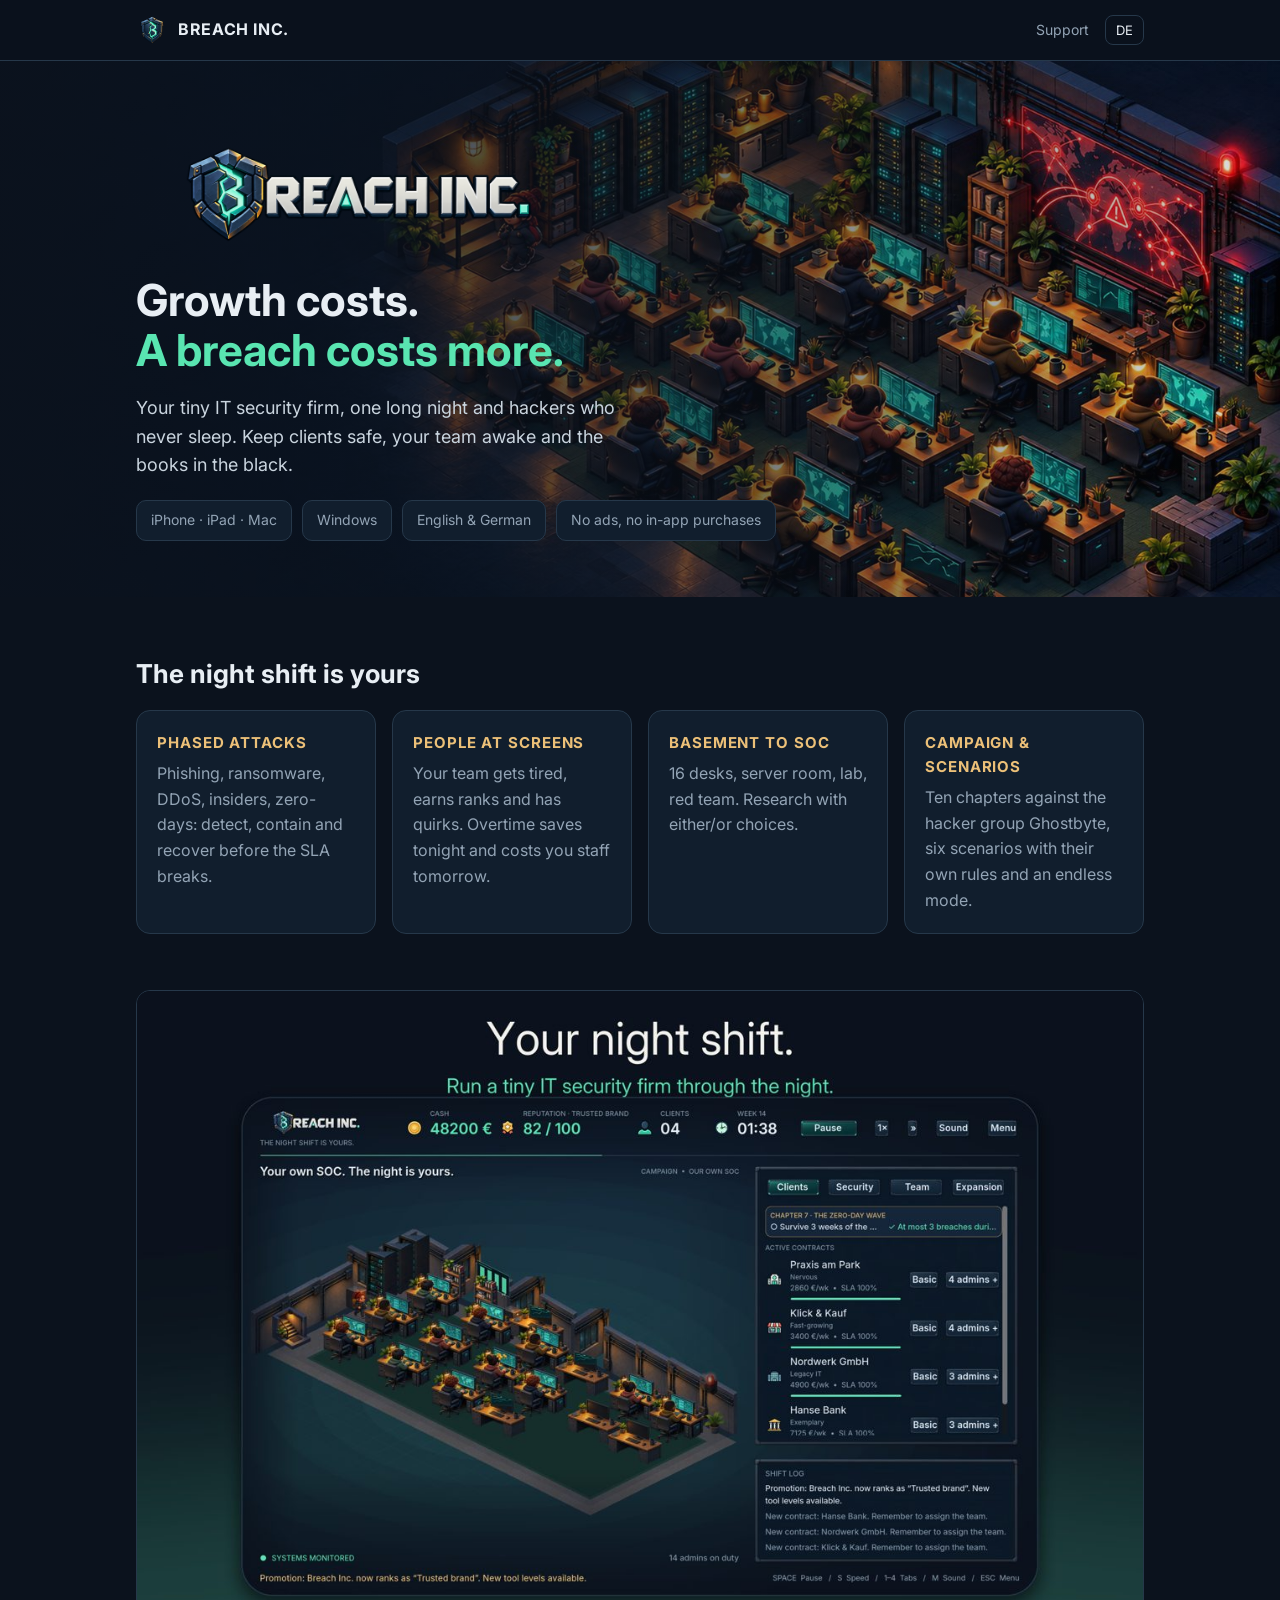
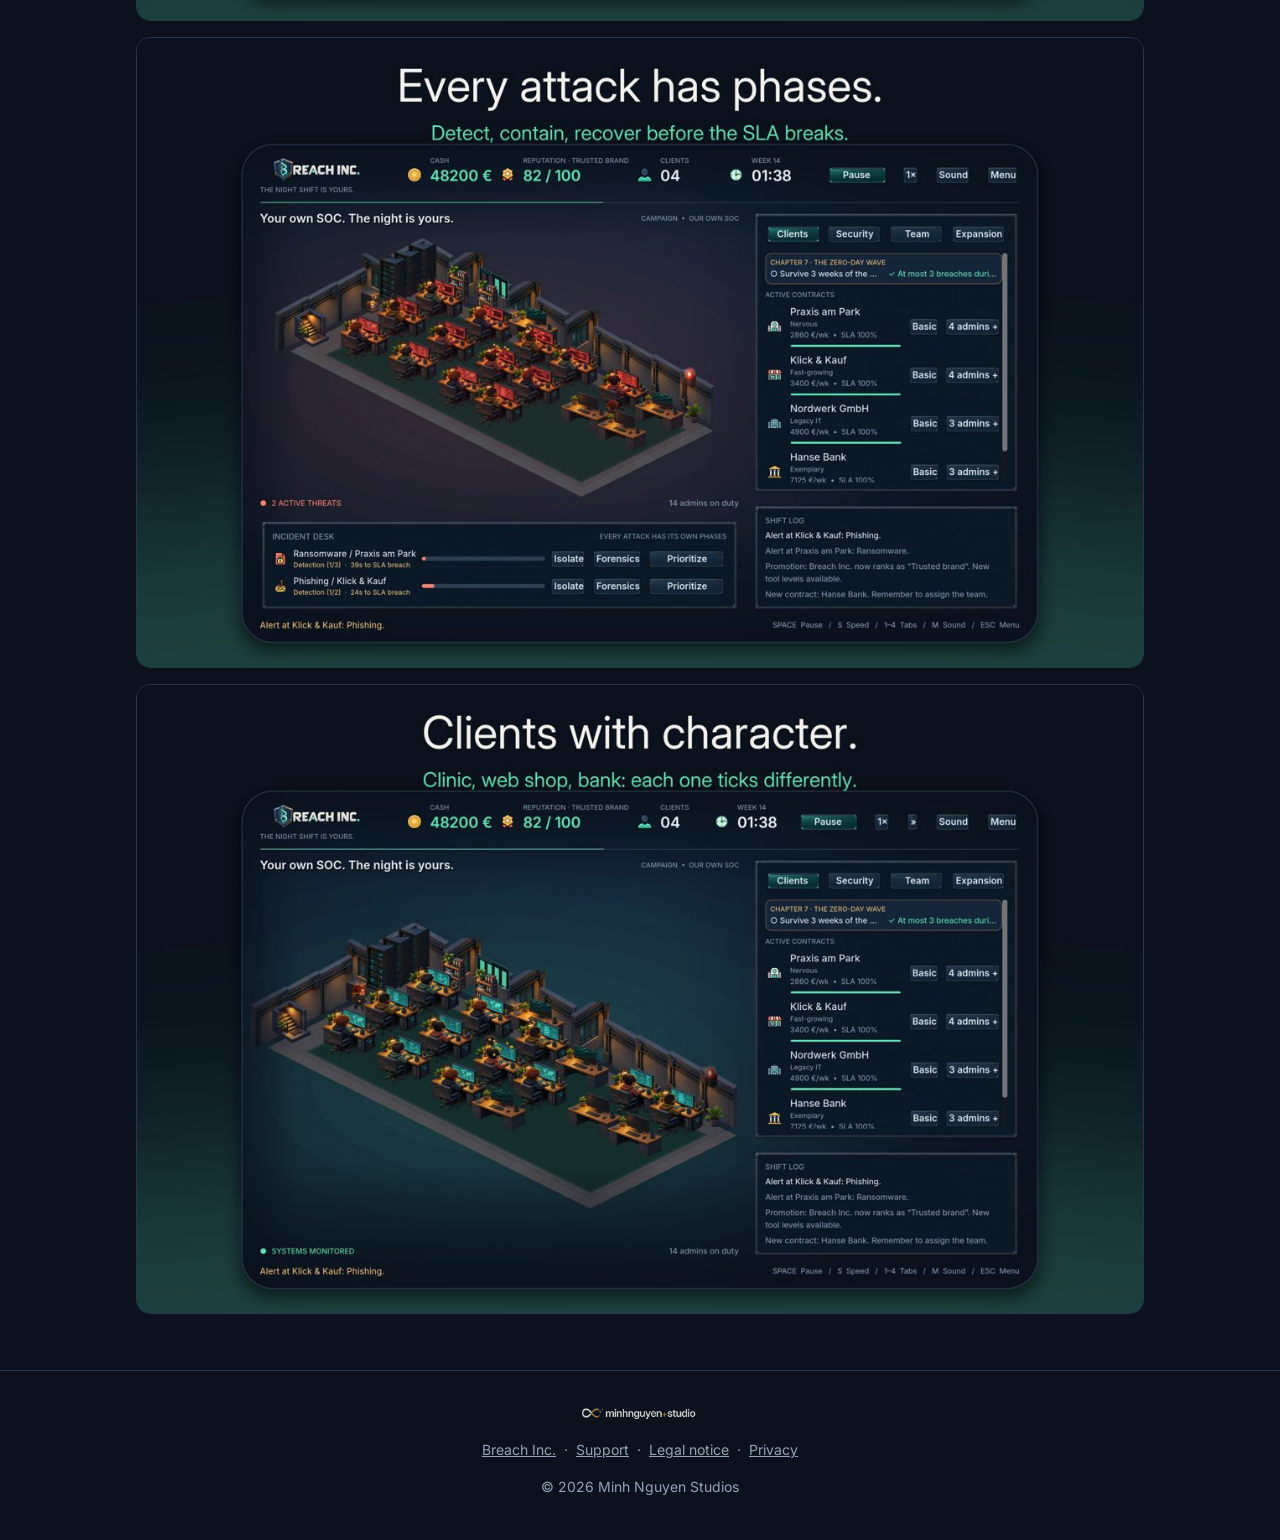
==== index.html @ 1f255478 "Breach Inc. website: start, privacy, support, legal notice" ====
<!doctype html>
<html lang="de">
<head>
<meta charset="utf-8"><meta name="viewport" content="width=device-width,initial-scale=1">

<title>Breach Inc. · Minh Nguyen Studios</title>
<meta name="description" content="Breach Inc. – die IT-Security-Nachtschicht. Ein Management-Spiel von Minh Nguyen Studios.">
<meta property="og:title" content="Breach Inc."><meta property="og:description" content="Breach Inc. – die IT-Security-Nachtschicht. Ein Management-Spiel von Minh Nguyen Studios."><meta property="og:image" content="https://pinkysworld.github.io/BreachInc/img/og.jpg">
<link rel="icon" href="favicon.png"><link rel="stylesheet" href="style.css?v=1"><script src="lang.js"></script>
</head>
<body>
<header class="top"><nav class="wrap">
  <a class="brand" href="./"><img src="favicon.png" alt="">BREACH INC.</a>
  <div class="links"><a href="support.html">Support</a><button class="lang" onclick="toggleLang()"><span data-l="de">EN</span><span data-l="en">DE</span></button></div>
</nav></header>
<div class="hero"><div class="wrap">
<img class="mark" src="img/wordmark.png" alt="Breach Inc.">
<div data-l="de"><h1>Wachstum kostet.<br><em>Ein Breach kostet mehr.</em></h1>
<p>Deine kleine IT-Security-Firma, eine lange Nacht und Hacker, die nicht schlafen. Halte Kunden sicher, dein Team wach und das Konto im Plus.</p></div>
<div data-l="en"><h1>Growth costs.<br><em>A breach costs more.</em></h1>
<p>Your tiny IT security firm, one long night and hackers who never sleep. Keep clients safe, your team awake and the books in the black.</p></div>
<div class="badges"><span>iPhone · iPad · Mac</span><span>Windows</span><span data-l="de">Deutsch &amp; Englisch</span><span data-l="en">English &amp; German</span><span data-l="de">Keine Werbung, keine In-App-Käufe</span><span data-l="en">No ads, no in-app purchases</span></div>
</div></div>
<section><div class="wrap">
<div data-l="de"><h2>Die Nachtschicht gehört dir</h2></div><div data-l="en"><h2>The night shift is yours</h2></div>
<div class="grid">
<div class="card"><h3 data-l="de">Angriffe mit Phasen</h3><h3 data-l="en">Phased attacks</h3><p data-l="de">Phishing, Ransomware, DDoS, Insider, Zero-Days: erkennen, eindämmen, beheben, bevor die SLA reißt.</p><p data-l="en">Phishing, ransomware, DDoS, insiders, zero-days: detect, contain and recover before the SLA breaks.</p></div>
<div class="card"><h3 data-l="de">Menschen vor Monitoren</h3><h3 data-l="en">People at screens</h3><p data-l="de">Dein Team wird müde, steigt auf, hat Eigenheiten. Überstunden retten heute die Nacht und kosten morgen Personal.</p><p data-l="en">Your team gets tired, earns ranks and has quirks. Overtime saves tonight and costs you staff tomorrow.</p></div>
<div class="card"><h3 data-l="de">Vom Keller zum SOC</h3><h3 data-l="en">Basement to SOC</h3><p data-l="de">16 Arbeitsplätze, Serverraum, Labor, Red Team. Forschung mit Entweder-oder-Entscheidungen.</p><p data-l="en">16 desks, server room, lab, red team. Research with either/or choices.</p></div>
<div class="card"><h3 data-l="de">Kampagne &amp; Szenarien</h3><h3 data-l="en">Campaign &amp; scenarios</h3><p data-l="de">Zehn Kapitel gegen die Hackergruppe Ghostbyte, sechs Szenarien mit eigenen Regeln und ein Endlosmodus.</p><p data-l="en">Ten chapters against the hacker group Ghostbyte, six scenarios with their own rules and an endless mode.</p></div>
</div></div></section>
<section style="padding-top:0"><div class="wrap shots">
<img data-l="de" src="img/shot1_de.jpg" alt="Breach Inc. Büro"><img data-l="en" src="img/shot1_en.jpg" alt="Breach Inc. office">
<img data-l="de" src="img/shot2_de.jpg" alt="Angriff mit Phasen"><img data-l="en" src="img/shot2_en.jpg" alt="Phased attack">
<img data-l="de" src="img/shot3_de.jpg" alt="Kunden"><img data-l="en" src="img/shot3_en.jpg" alt="Clients">
</div></section>
<footer>
  <img src="img/studio.png" alt="Minh Nguyen Studios">
  <a href="./">Breach Inc.</a>·<a href="support.html">Support</a>·<a href="impressum.html"><span data-l="de">Impressum</span><span data-l="en">Legal notice</span></a>·<a href="privacy.html"><span data-l="de">Datenschutz</span><span data-l="en">Privacy</span></a>
  <p>© 2026 Minh Nguyen Studios</p>
</footer>
<script>
(function () {
  var u = ['m', 'i', 'p'].join(''), d = ['gmx', 'biz'].join('.');
  document.querySelectorAll('.lg-mail').forEach(function (el) {
    var a = document.createElement('a');
    a.href = 'mai' + 'lto:' + u + '@' + d + '?subject=Breach%20Inc.';
    a.textContent = u + '@' + d;
    el.replaceChildren(a);
  });
})();
</script>
</body>
</html>
---- style.css ----
@font-face{font-family:Inter;src:url(Inter.ttf);font-weight:100 900}
:root{--bg:#0b121d;--panel:#111e2d;--line:#26384a;--text:#e8eef4;--muted:#93a4b5;--mint:#59e5b1;--gold:#ecc078;--coral:#ff806e}
*{box-sizing:border-box}
html[lang=de] [data-l=en],html[lang=en] [data-l=de]{display:none}
body{margin:0;background:var(--bg);color:var(--text);font:16px/1.6 Inter,system-ui,sans-serif}
a{color:var(--mint)}
.wrap{max-width:1040px;margin:0 auto;padding:0 16px}
.top{border-bottom:1px solid var(--line);background:rgba(11,18,29,.92);position:sticky;top:0;z-index:2}
.top nav{display:flex;align-items:center;justify-content:space-between;height:60px}
.brand{display:flex;align-items:center;gap:10px;color:var(--text);text-decoration:none;font-weight:700;letter-spacing:.04em}
.brand img{width:32px;height:32px}
.links{display:flex;gap:16px;align-items:center}
.links a{color:var(--muted);text-decoration:none;font-size:14px}
.lang{background:none;border:1px solid var(--line);color:var(--text);border-radius:8px;padding:4px 10px;cursor:pointer;font:inherit;font-size:13px}
.hero{position:relative;min-height:520px;display:flex;align-items:flex-end;background:url(img/hero.jpg) center/cover}
.hero:before{content:"";position:absolute;inset:0;background:linear-gradient(90deg,rgba(11,18,29,.95) 0,rgba(11,18,29,.6) 55%,rgba(11,18,29,.1))}
.hero .wrap{position:relative;padding-bottom:56px;padding-top:80px}
.hero img.mark{width:min(440px,90%);height:auto}
.hero h1{font-size:clamp(28px,5vw,44px);line-height:1.15;margin:16px 0 8px}
.hero h1 em{color:var(--mint);font-style:normal}
.hero p{max-width:520px;color:#c9d4de;font-size:18px}
.badges{display:flex;flex-wrap:wrap;gap:10px;margin-top:20px}
.badges span{border:1px solid var(--line);background:var(--panel);border-radius:10px;padding:8px 14px;font-size:14px;color:var(--muted)}
section{padding:56px 0}
h2{font-size:26px;margin:0 0 16px}
.grid{display:grid;grid-template-columns:repeat(auto-fit,minmax(240px,1fr));gap:16px}
.card{background:var(--panel);border:1px solid var(--line);border-radius:14px;padding:20px}
.card h3{margin:0 0 6px;color:var(--gold);font-size:15px;letter-spacing:.06em;text-transform:uppercase}
.card p{margin:0;color:var(--muted)}
.shots{display:grid;gap:16px}
.shots img{width:100%;height:auto;border-radius:14px;border:1px solid var(--line);display:block}
.doc{padding:40px 16px 60px;max-width:760px}
.doc h1{font-size:32px}
.doc h2{font-size:19px;margin-top:28px;color:var(--gold)}
.doc p,.doc li{color:#c9d4de}
footer{border-top:1px solid var(--line);padding:28px 16px;text-align:center;color:var(--muted);font-size:14px}
footer a{color:var(--muted);margin:0 8px}
footer img{height:28px;width:auto;opacity:.85;display:block;margin:0 auto 12px}
.doc h3{font-size:16px;margin:18px 0 4px}
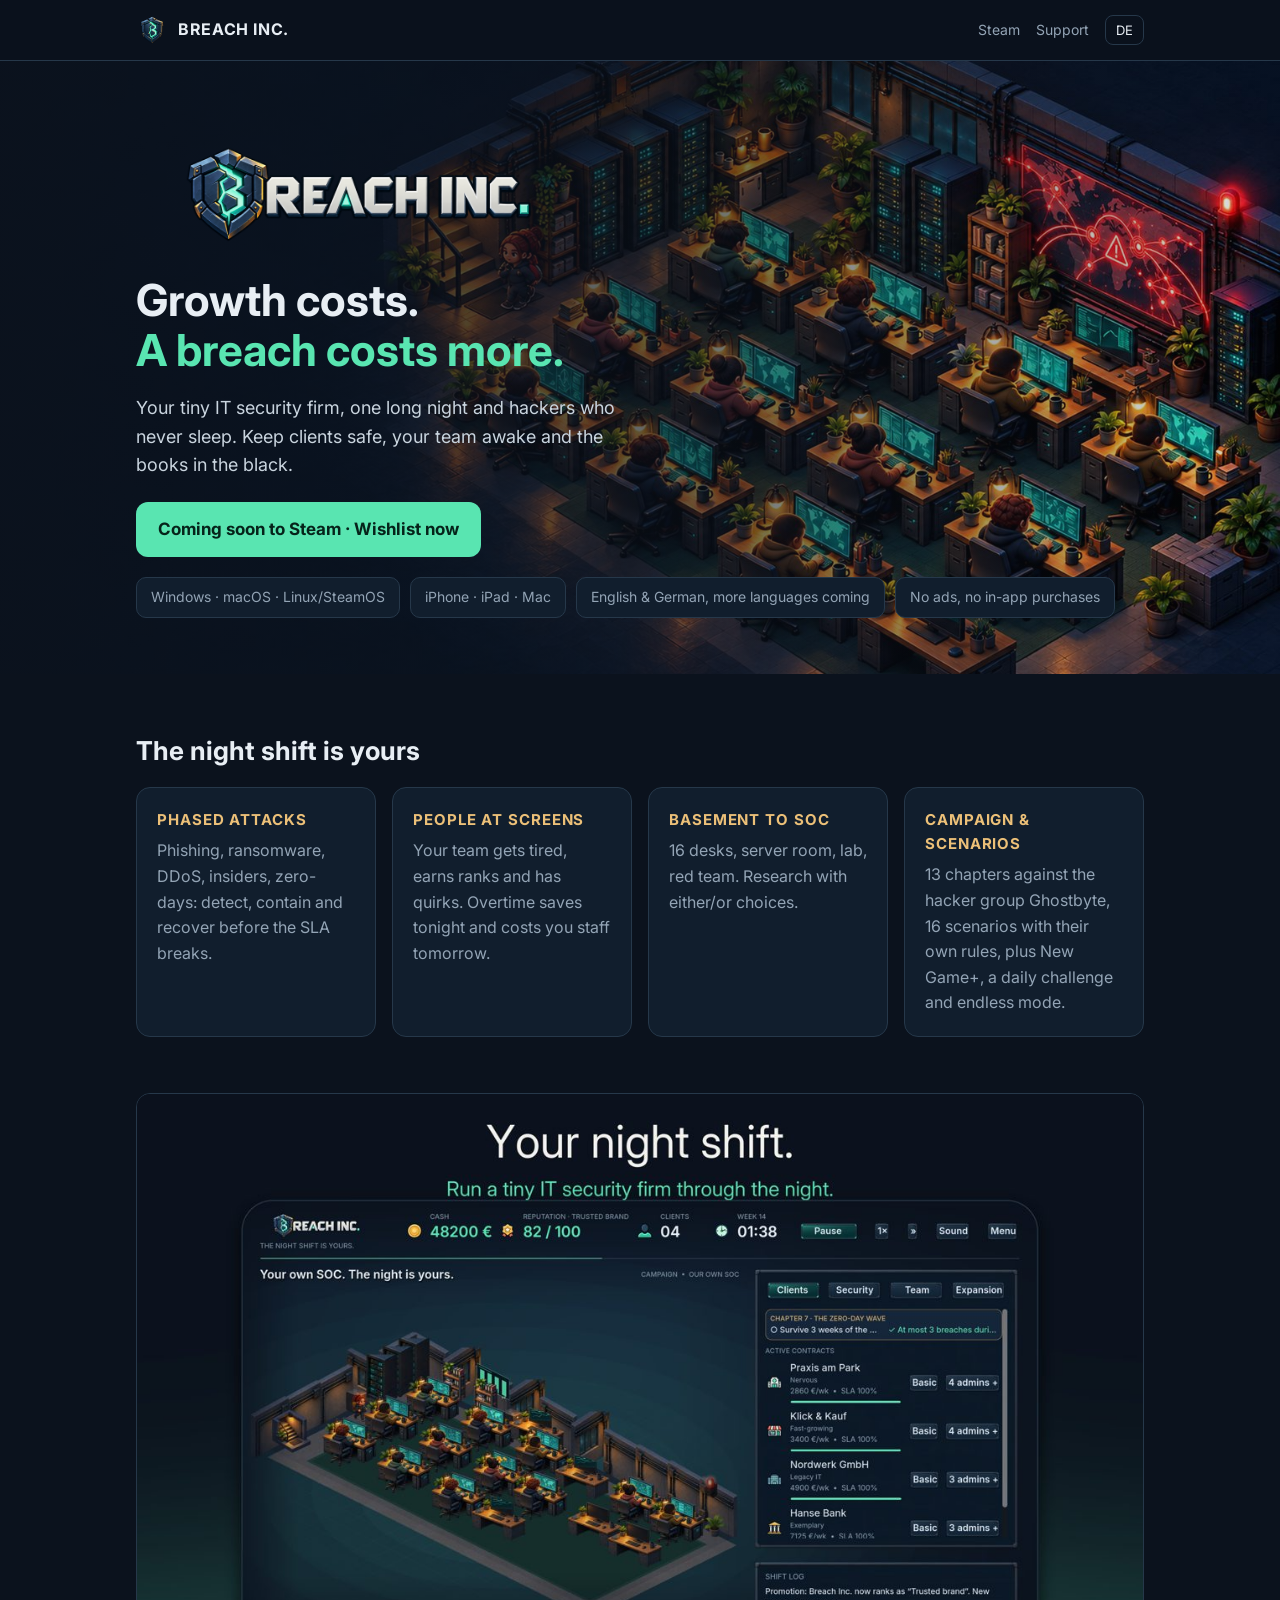
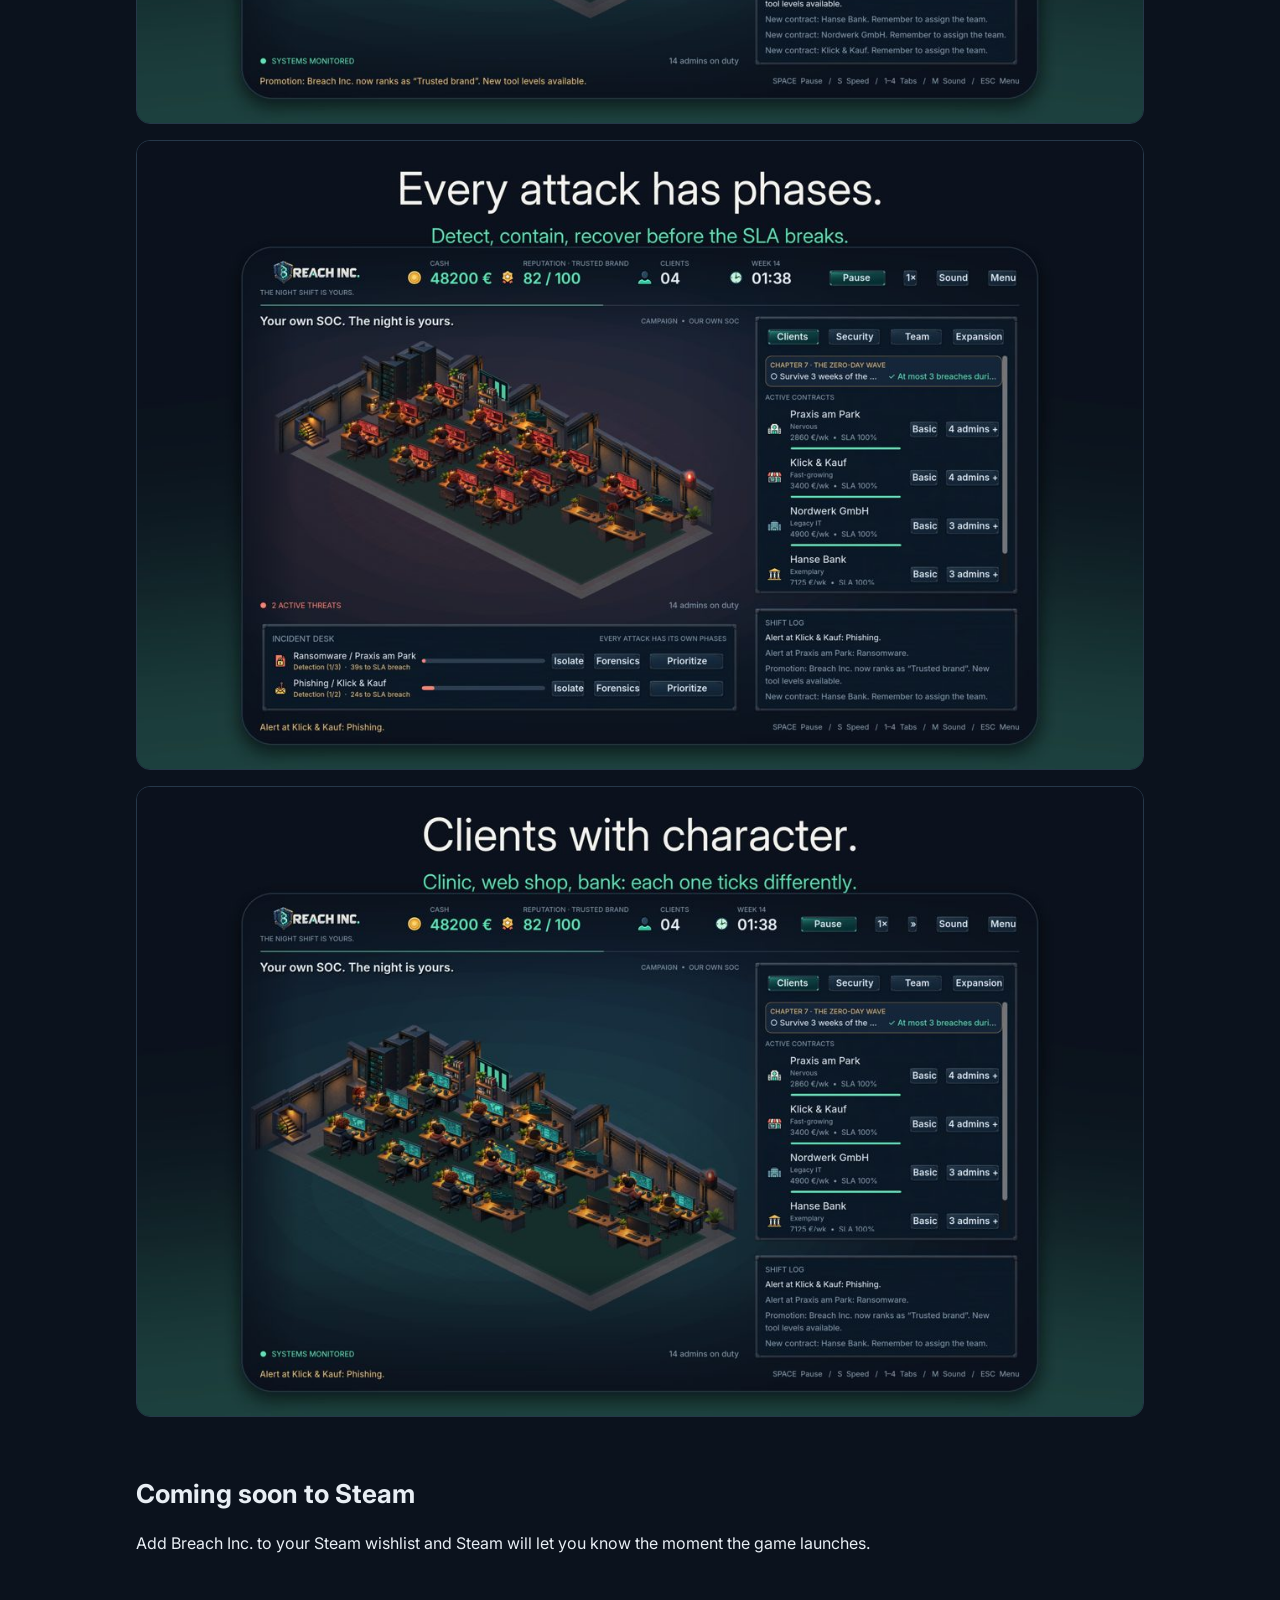
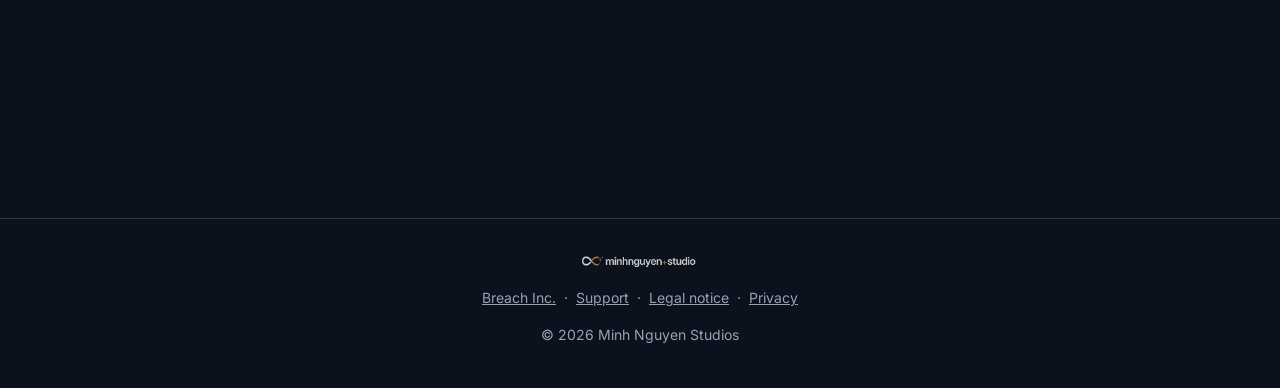
==== commit 78124941: "Steam: Coming-soon CTA, widget, platforms, privacy note" ====
--- a/index.html
+++ b/index.html
@@ -3,15 +3,15 @@
 <head>
 <meta charset="utf-8"><meta name="viewport" content="width=device-width,initial-scale=1">
 
-<title>Breach Inc. · Minh Nguyen Studios</title>
-<meta name="description" content="Breach Inc. – die IT-Security-Nachtschicht. Ein Management-Spiel von Minh Nguyen Studios.">
-<meta property="og:title" content="Breach Inc."><meta property="og:description" content="Breach Inc. – die IT-Security-Nachtschicht. Ein Management-Spiel von Minh Nguyen Studios."><meta property="og:image" content="https://pinkysworld.github.io/BreachInc/img/og.jpg">
+<title>Breach Inc. – IT-Security-Management-Sim · Bald auf Steam</title>
+<meta name="description" content="Breach Inc. – die IT-Security-Nachtschicht. Management-Sim von Minh Nguyen Studios. Bald auf Steam – jetzt auf die Wunschliste.">
+<meta property="og:title" content="Breach Inc. – bald auf Steam"><meta property="og:url" content="https://minh.systems/BreachInc/"><meta property="og:type" content="website"><meta name="twitter:card" content="summary_large_image"><meta property="og:description" content="Breach Inc. – die IT-Security-Nachtschicht. Ein Management-Spiel von Minh Nguyen Studios."><meta property="og:image" content="https://minh.systems/BreachInc/img/og.jpg">
 <link rel="icon" href="favicon.png"><link rel="stylesheet" href="style.css?v=1"><script src="lang.js"></script>
 </head>
 <body>
 <header class="top"><nav class="wrap">
   <a class="brand" href="./"><img src="favicon.png" alt="">BREACH INC.</a>
-  <div class="links"><a href="support.html">Support</a><button class="lang" onclick="toggleLang()"><span data-l="de">EN</span><span data-l="en">DE</span></button></div>
+  <div class="links"><a href="https://store.steampowered.com/app/5625030/" rel="noopener">Steam</a><a href="support.html">Support</a><button class="lang" onclick="toggleLang()"><span data-l="de">EN</span><span data-l="en">DE</span></button></div>
 </nav></header>
 <div class="hero"><div class="wrap">
 <img class="mark" src="img/wordmark.png" alt="Breach Inc.">
@@ -19,7 +19,8 @@
 <p>Deine kleine IT-Security-Firma, eine lange Nacht und Hacker, die nicht schlafen. Halte Kunden sicher, dein Team wach und das Konto im Plus.</p></div>
 <div data-l="en"><h1>Growth costs.<br><em>A breach costs more.</em></h1>
 <p>Your tiny IT security firm, one long night and hackers who never sleep. Keep clients safe, your team awake and the books in the black.</p></div>
-<div class="badges"><span>iPhone · iPad · Mac</span><span>Windows</span><span data-l="de">Deutsch &amp; Englisch</span><span data-l="en">English &amp; German</span><span data-l="de">Keine Werbung, keine In-App-Käufe</span><span data-l="en">No ads, no in-app purchases</span></div>
+<div class="cta"><a class="btn" href="https://store.steampowered.com/app/5625030/" rel="noopener"><span data-l="de">Bald auf Steam · Jetzt auf die Wunschliste</span><span data-l="en">Coming soon to Steam · Wishlist now</span></a></div>
+<div class="badges"><span>Windows · macOS · Linux/SteamOS</span><span>iPhone · iPad · Mac</span><span data-l="de">Deutsch &amp; Englisch, weitere Sprachen folgen</span><span data-l="en">English &amp; German, more languages coming</span><span data-l="de">Keine Werbung, keine In-App-Käufe</span><span data-l="en">No ads, no in-app purchases</span></div>
 </div></div>
 <section><div class="wrap">
 <div data-l="de"><h2>Die Nachtschicht gehört dir</h2></div><div data-l="en"><h2>The night shift is yours</h2></div>
@@ -27,12 +28,18 @@
 <div class="card"><h3 data-l="de">Angriffe mit Phasen</h3><h3 data-l="en">Phased attacks</h3><p data-l="de">Phishing, Ransomware, DDoS, Insider, Zero-Days: erkennen, eindämmen, beheben, bevor die SLA reißt.</p><p data-l="en">Phishing, ransomware, DDoS, insiders, zero-days: detect, contain and recover before the SLA breaks.</p></div>
 <div class="card"><h3 data-l="de">Menschen vor Monitoren</h3><h3 data-l="en">People at screens</h3><p data-l="de">Dein Team wird müde, steigt auf, hat Eigenheiten. Überstunden retten heute die Nacht und kosten morgen Personal.</p><p data-l="en">Your team gets tired, earns ranks and has quirks. Overtime saves tonight and costs you staff tomorrow.</p></div>
 <div class="card"><h3 data-l="de">Vom Keller zum SOC</h3><h3 data-l="en">Basement to SOC</h3><p data-l="de">16 Arbeitsplätze, Serverraum, Labor, Red Team. Forschung mit Entweder-oder-Entscheidungen.</p><p data-l="en">16 desks, server room, lab, red team. Research with either/or choices.</p></div>
-<div class="card"><h3 data-l="de">Kampagne &amp; Szenarien</h3><h3 data-l="en">Campaign &amp; scenarios</h3><p data-l="de">Zehn Kapitel gegen die Hackergruppe Ghostbyte, sechs Szenarien mit eigenen Regeln und ein Endlosmodus.</p><p data-l="en">Ten chapters against the hacker group Ghostbyte, six scenarios with their own rules and an endless mode.</p></div>
+<div class="card"><h3 data-l="de">Kampagne &amp; Szenarien</h3><h3 data-l="en">Campaign &amp; scenarios</h3><p data-l="de">13 Kapitel gegen die Hackergruppe Ghostbyte, 16 Szenarien mit eigenen Regeln sowie Neues Spiel+, Tagesaufgabe und Endlosmodus.</p><p data-l="en">13 chapters against the hacker group Ghostbyte, 16 scenarios with their own rules, plus New Game+, a daily challenge and endless mode.</p></div>
 </div></div></section>
 <section style="padding-top:0"><div class="wrap shots">
 <img data-l="de" src="img/shot1_de.jpg" alt="Breach Inc. Büro"><img data-l="en" src="img/shot1_en.jpg" alt="Breach Inc. office">
 <img data-l="de" src="img/shot2_de.jpg" alt="Angriff mit Phasen"><img data-l="en" src="img/shot2_en.jpg" alt="Phased attack">
 <img data-l="de" src="img/shot3_de.jpg" alt="Kunden"><img data-l="en" src="img/shot3_en.jpg" alt="Clients">
+</div></section>
+<section class="steam"><div class="wrap">
+<h2 data-l="de">Bald auf Steam</h2><h2 data-l="en">Coming soon to Steam</h2>
+<p data-l="de">Setz Breach Inc. auf deine Steam-Wunschliste. Dann sagt dir Steam Bescheid, sobald das Spiel erscheint.</p>
+<p data-l="en">Add Breach Inc. to your Steam wishlist and Steam will let you know the moment the game launches.</p>
+<iframe class="steamwidget" src="https://store.steampowered.com/widget/5625030/" title="Breach Inc. auf Steam" loading="lazy"></iframe>
 </div></section>
 <footer>
   <img src="img/studio.png" alt="Minh Nguyen Studios">
--- a/style.css
+++ b/style.css
@@ -37,3 +37,5 @@
 footer a{color:var(--muted);margin:0 8px}
 footer img{height:28px;width:auto;opacity:.85;display:block;margin:0 auto 12px}
 .doc h3{font-size:16px;margin:18px 0 4px}
+.cta{margin-top:22px}.btn{display:inline-block;background:var(--mint);color:#06231a;font-weight:700;text-decoration:none;border-radius:12px;padding:14px 22px;font-size:17px}.btn:hover{filter:brightness(1.08)}
+.steam{padding-top:0}.steamwidget{width:100%;max-width:646px;height:190px;border:0;display:block;margin-top:12px}
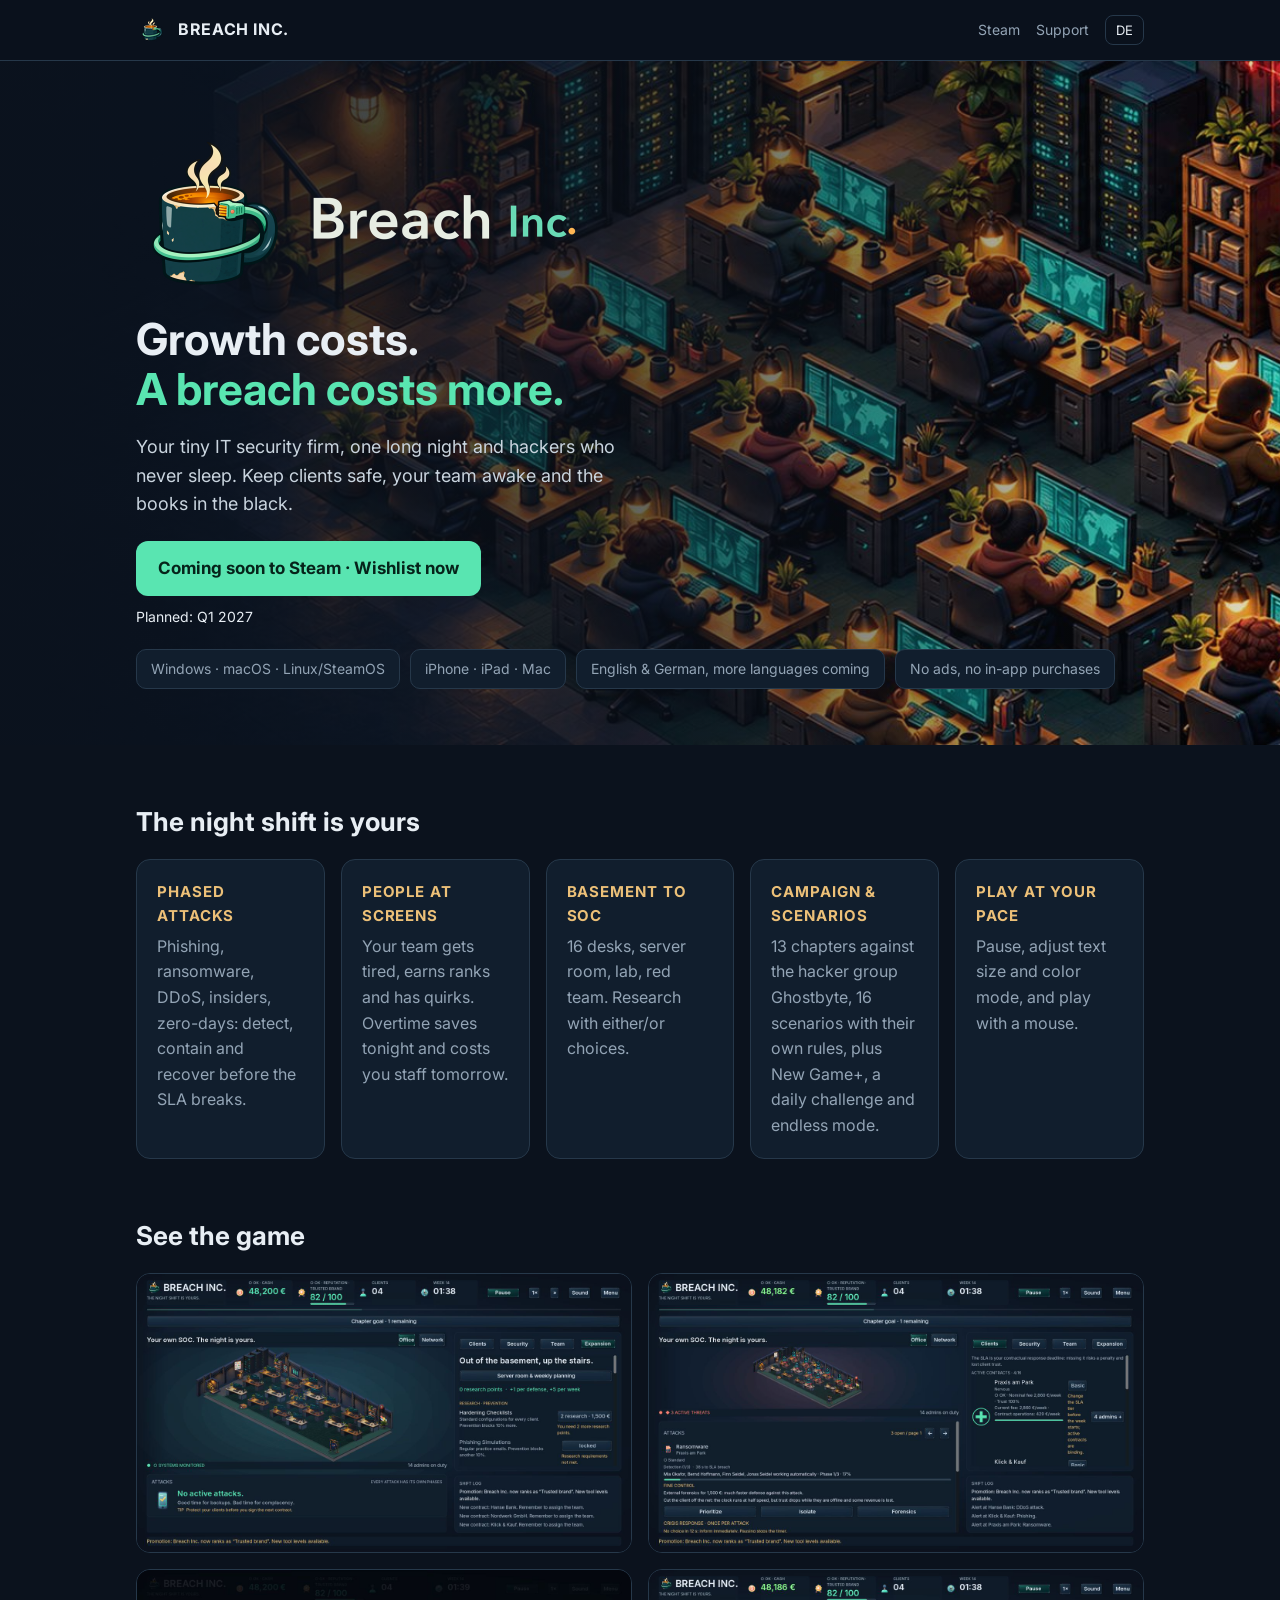
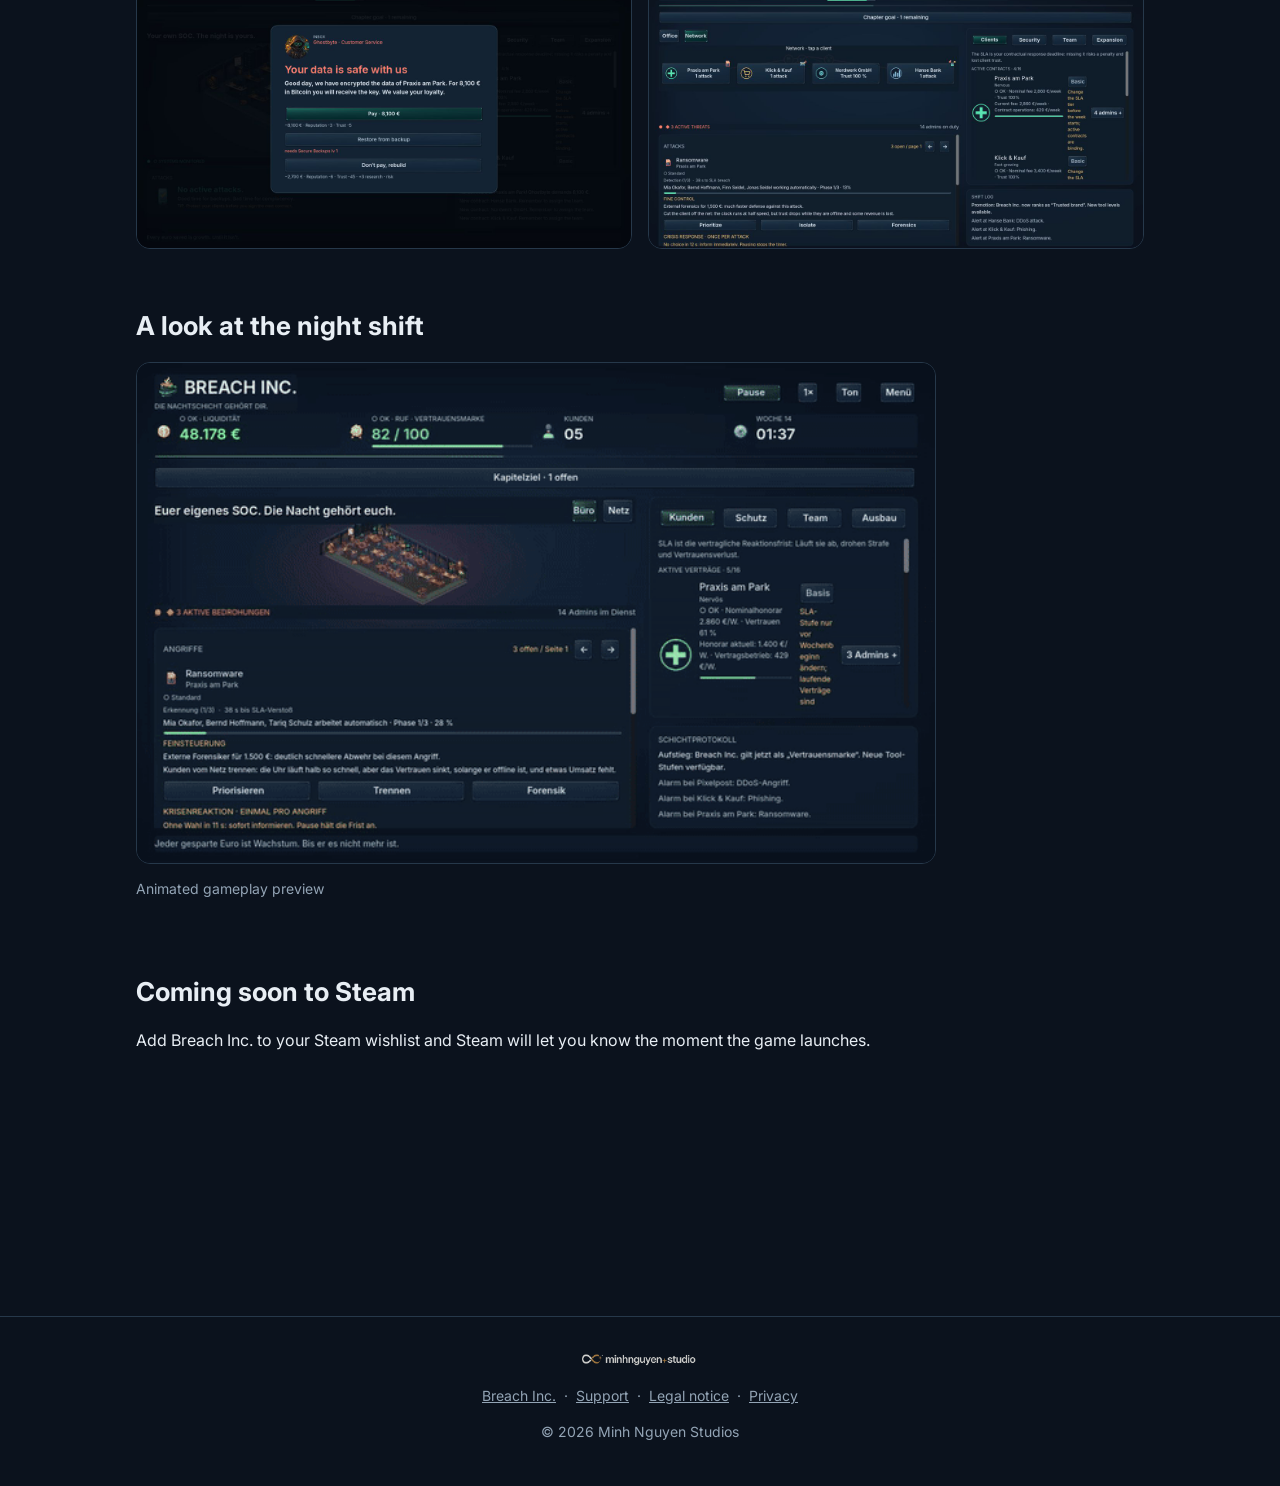
==== commit d77d80f6: "Website: neues Logo, Favicon, Hero, V6-Galerie mit Lightbox, Trailer-Vorschau, Release Q1 2027, Barr" ====
--- a/index.html
+++ b/index.html
@@ -6,11 +6,11 @@
 <title>Breach Inc. – IT-Security-Management-Sim · Bald auf Steam</title>
 <meta name="description" content="Breach Inc. – die IT-Security-Nachtschicht. Management-Sim von Minh Nguyen Studios. Bald auf Steam – jetzt auf die Wunschliste.">
 <meta property="og:title" content="Breach Inc. – bald auf Steam"><meta property="og:url" content="https://minh.systems/BreachInc/"><meta property="og:type" content="website"><meta name="twitter:card" content="summary_large_image"><meta property="og:description" content="Breach Inc. – die IT-Security-Nachtschicht. Ein Management-Spiel von Minh Nguyen Studios."><meta property="og:image" content="https://minh.systems/BreachInc/img/og.jpg">
-<link rel="icon" href="favicon.png"><link rel="stylesheet" href="style.css?v=1"><script src="lang.js"></script>
+<meta name="theme-color" content="#0b121d"><link rel="icon" href="favicon-32.png" sizes="32x32"><link rel="icon" href="favicon.png" sizes="256x256"><link rel="apple-touch-icon" href="apple-touch-icon.png"><link rel="stylesheet" href="style.css?v=2"><script src="lang.js"></script>
 </head>
 <body>
 <header class="top"><nav class="wrap">
-  <a class="brand" href="./"><img src="favicon.png" alt="">BREACH INC.</a>
+  <a class="brand" href="./"><img src="favicon-32.png" alt="">BREACH INC.</a>
   <div class="links"><a href="https://store.steampowered.com/app/5625030/" rel="noopener">Steam</a><a href="support.html">Support</a><button class="lang" onclick="toggleLang()"><span data-l="de">EN</span><span data-l="en">DE</span></button></div>
 </nav></header>
 <div class="hero"><div class="wrap">
@@ -19,7 +19,7 @@
 <p>Deine kleine IT-Security-Firma, eine lange Nacht und Hacker, die nicht schlafen. Halte Kunden sicher, dein Team wach und das Konto im Plus.</p></div>
 <div data-l="en"><h1>Growth costs.<br><em>A breach costs more.</em></h1>
 <p>Your tiny IT security firm, one long night and hackers who never sleep. Keep clients safe, your team awake and the books in the black.</p></div>
-<div class="cta"><a class="btn" href="https://store.steampowered.com/app/5625030/" rel="noopener"><span data-l="de">Bald auf Steam · Jetzt auf die Wunschliste</span><span data-l="en">Coming soon to Steam · Wishlist now</span></a></div>
+<div class="cta"><a class="btn" href="https://store.steampowered.com/app/5625030/" rel="noopener"><span data-l="de">Bald auf Steam · Jetzt auf die Wunschliste</span><span data-l="en">Coming soon to Steam · Wishlist now</span></a><p class="release"><span data-l="de">Geplant: 1. Quartal 2027</span><span data-l="en">Planned: Q1 2027</span></p></div>
 <div class="badges"><span>Windows · macOS · Linux/SteamOS</span><span>iPhone · iPad · Mac</span><span data-l="de">Deutsch &amp; Englisch, weitere Sprachen folgen</span><span data-l="en">English &amp; German, more languages coming</span><span data-l="de">Keine Werbung, keine In-App-Käufe</span><span data-l="en">No ads, no in-app purchases</span></div>
 </div></div>
 <section><div class="wrap">
@@ -29,12 +29,20 @@
 <div class="card"><h3 data-l="de">Menschen vor Monitoren</h3><h3 data-l="en">People at screens</h3><p data-l="de">Dein Team wird müde, steigt auf, hat Eigenheiten. Überstunden retten heute die Nacht und kosten morgen Personal.</p><p data-l="en">Your team gets tired, earns ranks and has quirks. Overtime saves tonight and costs you staff tomorrow.</p></div>
 <div class="card"><h3 data-l="de">Vom Keller zum SOC</h3><h3 data-l="en">Basement to SOC</h3><p data-l="de">16 Arbeitsplätze, Serverraum, Labor, Red Team. Forschung mit Entweder-oder-Entscheidungen.</p><p data-l="en">16 desks, server room, lab, red team. Research with either/or choices.</p></div>
 <div class="card"><h3 data-l="de">Kampagne &amp; Szenarien</h3><h3 data-l="en">Campaign &amp; scenarios</h3><p data-l="de">13 Kapitel gegen die Hackergruppe Ghostbyte, 16 Szenarien mit eigenen Regeln sowie Neues Spiel+, Tagesaufgabe und Endlosmodus.</p><p data-l="en">13 chapters against the hacker group Ghostbyte, 16 scenarios with their own rules, plus New Game+, a daily challenge and endless mode.</p></div>
+<div class="card"><h3 data-l="de">Spielen in deinem Tempo</h3><h3 data-l="en">Play at your pace</h3><p data-l="de">Pausieren, Textgröße und Farbmodus anpassen und mit der Maus spielen.</p><p data-l="en">Pause, adjust text size and color mode, and play with a mouse.</p></div>
 </div></div></section>
-<section style="padding-top:0"><div class="wrap shots">
-<img data-l="de" src="img/shot1_de.jpg" alt="Breach Inc. Büro"><img data-l="en" src="img/shot1_en.jpg" alt="Breach Inc. office">
-<img data-l="de" src="img/shot2_de.jpg" alt="Angriff mit Phasen"><img data-l="en" src="img/shot2_en.jpg" alt="Phased attack">
-<img data-l="de" src="img/shot3_de.jpg" alt="Kunden"><img data-l="en" src="img/shot3_en.jpg" alt="Clients">
-</div></section>
+<section class="gallery"><div class="wrap"><h2 data-l="de">Einblicke ins Spiel</h2><h2 data-l="en">See the game</h2><div class="shots">
+<button class="shot" type="button" data-l="de" aria-label="Ausgebautes Büro mit Arbeitsplätzen – vergrößern"><img src="img/shot1_de.jpg" alt="Ausgebautes Büro mit Arbeitsplätzen" loading="lazy"></button>
+<button class="shot" type="button" data-l="en" aria-label="Expanded office with workstations – enlarge"><img src="img/shot1_en.jpg" alt="Expanded office with workstations" loading="lazy"></button>
+<button class="shot" type="button" data-l="de" aria-label="Alarm im voll besetzten Büro – vergrößern"><img src="img/shot2_de.jpg" alt="Alarm im voll besetzten Büro" loading="lazy"></button>
+<button class="shot" type="button" data-l="en" aria-label="An alarm in the fully staffed office – enlarge"><img src="img/shot2_en.jpg" alt="An alarm in the fully staffed office" loading="lazy"></button>
+<button class="shot" type="button" data-l="de" aria-label="Entscheidung bei einem Ransomware-Angriff – vergrößern"><img src="img/shot3_de.jpg" alt="Entscheidung bei einem Ransomware-Angriff" loading="lazy"></button>
+<button class="shot" type="button" data-l="en" aria-label="A ransomware decision – enlarge"><img src="img/shot3_en.jpg" alt="A ransomware decision" loading="lazy"></button>
+<button class="shot" type="button" data-l="de" aria-label="Netzwerkübersicht – vergrößern"><img src="img/shot4_de.jpg" alt="Netzwerkübersicht" loading="lazy"></button>
+<button class="shot" type="button" data-l="en" aria-label="Network overview – enlarge"><img src="img/shot4_en.jpg" alt="Network overview" loading="lazy"></button>
+</div></div></section>
+<section class="trailer"><div class="wrap"><h2 data-l="de">Ein Blick in die Nachtschicht</h2><h2 data-l="en">A look at the night shift</h2><div class="trailer-frame"><video id="trailer" controls playsinline preload="metadata" hidden></video><img id="trailer-preview" src="img/trailer-preview.gif" alt="" aria-hidden="true"><p id="trailer-caption"><span data-l="de">Animierte Vorschau aus dem Spiel</span><span data-l="en">Animated gameplay preview</span></p></div></div></section>
+<dialog class="lightbox" aria-label="Screenshot"><button class="lightbox-close" type="button" aria-label="Close / Schließen">×</button><img alt=""></dialog>
 <section class="steam"><div class="wrap">
 <h2 data-l="de">Bald auf Steam</h2><h2 data-l="en">Coming soon to Steam</h2>
 <p data-l="de">Setz Breach Inc. auf deine Steam-Wunschliste. Dann sagt dir Steam Bescheid, sobald das Spiel erscheint.</p>
@@ -46,6 +54,7 @@
   <a href="./">Breach Inc.</a>·<a href="support.html">Support</a>·<a href="impressum.html"><span data-l="de">Impressum</span><span data-l="en">Legal notice</span></a>·<a href="privacy.html"><span data-l="de">Datenschutz</span><span data-l="en">Privacy</span></a>
   <p>© 2026 Minh Nguyen Studios</p>
 </footer>
+<script src="site.js" defer></script>
 <script>
 (function () {
   var u = ['m', 'i', 'p'].join(''), d = ['gmx', 'biz'].join('.');
--- a/style.css
+++ b/style.css
@@ -23,7 +23,7 @@
 .badges span{border:1px solid var(--line);background:var(--panel);border-radius:10px;padding:8px 14px;font-size:14px;color:var(--muted)}
 section{padding:56px 0}
 h2{font-size:26px;margin:0 0 16px}
-.grid{display:grid;grid-template-columns:repeat(auto-fit,minmax(240px,1fr));gap:16px}
+.grid{display:grid;grid-template-columns:repeat(auto-fit,minmax(180px,1fr));gap:16px}
 .card{background:var(--panel);border:1px solid var(--line);border-radius:14px;padding:20px}
 .card h3{margin:0 0 6px;color:var(--gold);font-size:15px;letter-spacing:.06em;text-transform:uppercase}
 .card p{margin:0;color:var(--muted)}
@@ -39,3 +39,16 @@
 .doc h3{font-size:16px;margin:18px 0 4px}
 .cta{margin-top:22px}.btn{display:inline-block;background:var(--mint);color:#06231a;font-weight:700;text-decoration:none;border-radius:12px;padding:14px 22px;font-size:17px}.btn:hover{filter:brightness(1.08)}
 .steam{padding-top:0}.steamwidget{width:100%;max-width:646px;height:190px;border:0;display:block;margin-top:12px}
+:focus-visible{outline:3px solid var(--gold);outline-offset:4px}
+.hero .wrap{width:100%}
+.release{margin:10px 0 0!important;font-size:14px!important;color:var(--text)!important}
+.gallery{padding-top:0}
+.shots{grid-template-columns:repeat(2,minmax(0,1fr))}
+.shot{padding:0;border:0;background:none;cursor:zoom-in;border-radius:14px}
+.shot:hover img{border-color:var(--mint)}
+.lightbox{max-width:min(96vw,1400px);max-height:94vh;padding:12px;border:1px solid var(--line);border-radius:14px;background:var(--bg);color:var(--text)}
+.lightbox::backdrop{background:rgba(0,0,0,.88)}
+.lightbox img{display:block;max-width:100%;max-height:80vh;object-fit:contain}
+.lightbox-close{display:block;margin:0 0 8px auto;border:1px solid var(--line);border-radius:8px;background:var(--panel);color:var(--text);font:inherit;font-size:24px;line-height:1;cursor:pointer;padding:4px 12px}
+.trailer{padding-top:0}.trailer-frame{max-width:800px}.trailer-frame video,.trailer-frame img{display:block;width:100%;height:auto;border:1px solid var(--line);border-radius:14px}.trailer-frame [hidden]{display:none}.trailer-frame p{color:var(--muted);font-size:14px}
+@media(max-width:600px){.top nav{height:auto;min-height:60px;gap:8px}.brand{font-size:14px;gap:6px}.links{gap:10px}.links a{font-size:13px}.hero{min-height:0;background-position:62% center}.hero:before{background:linear-gradient(90deg,rgba(11,18,29,.96),rgba(11,18,29,.75))}.hero .wrap{padding-top:58px;padding-bottom:40px}.hero p{font-size:16px}.shots{grid-template-columns:1fr}section{padding:42px 0}.doc{overflow-wrap:anywhere}.btn{font-size:16px}}
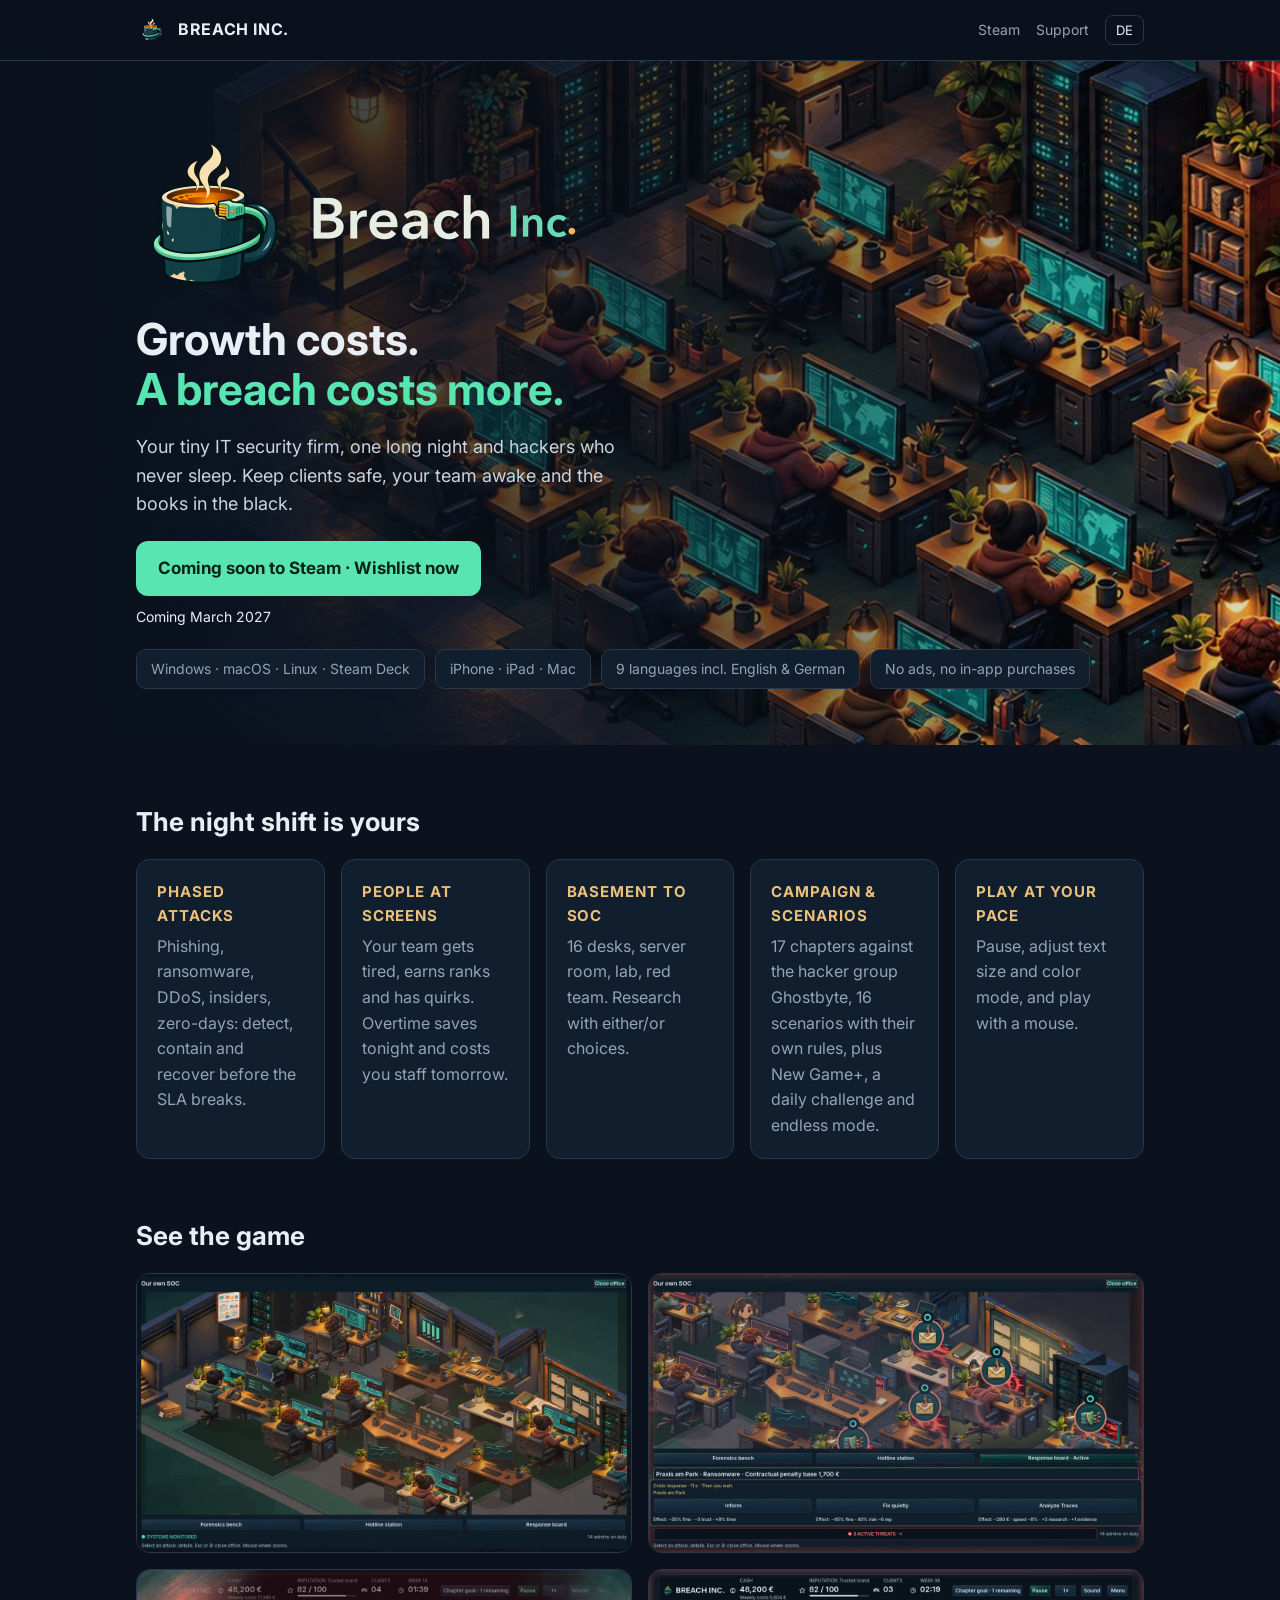
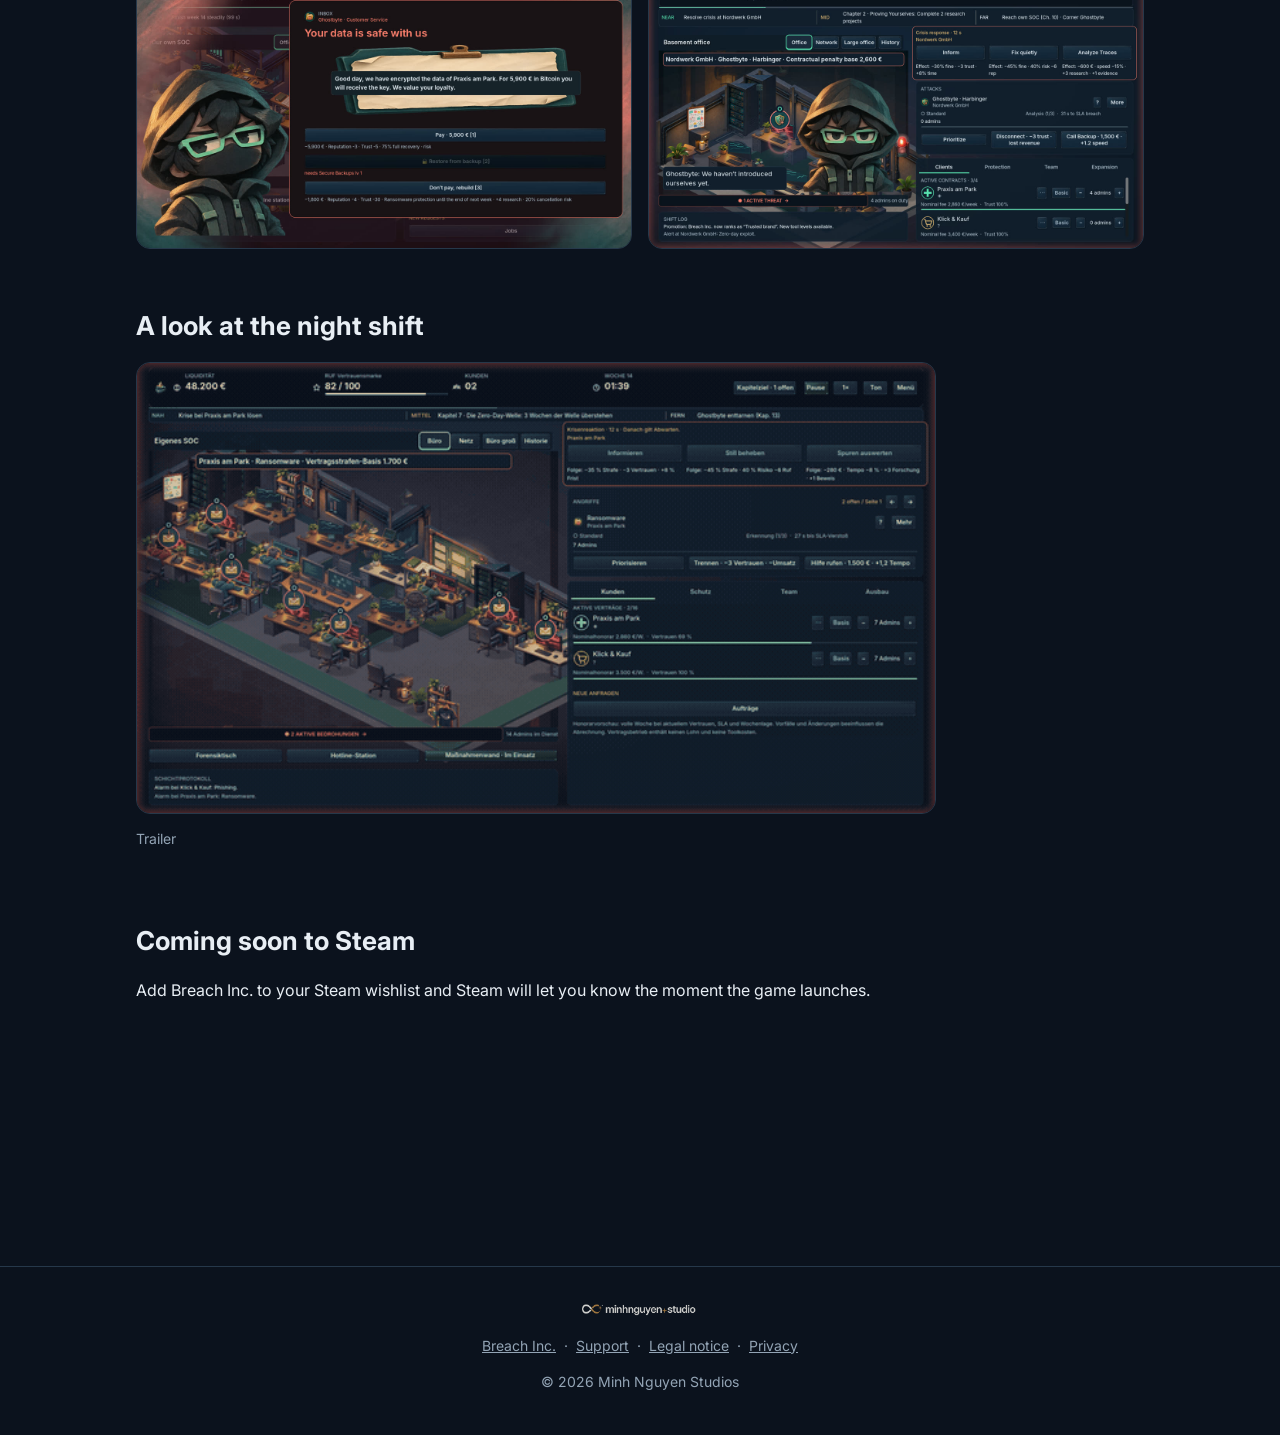
==== commit c6a2e312: "Website: Steam-Seite live, Release März 2027, neue Screenshots und Trailer, 17 Kapitel, 9 Sprachen, " ====
--- a/index.html
+++ b/index.html
@@ -19,8 +19,8 @@
 <p>Deine kleine IT-Security-Firma, eine lange Nacht und Hacker, die nicht schlafen. Halte Kunden sicher, dein Team wach und das Konto im Plus.</p></div>
 <div data-l="en"><h1>Growth costs.<br><em>A breach costs more.</em></h1>
 <p>Your tiny IT security firm, one long night and hackers who never sleep. Keep clients safe, your team awake and the books in the black.</p></div>
-<div class="cta"><a class="btn" href="https://store.steampowered.com/app/5625030/" rel="noopener"><span data-l="de">Bald auf Steam · Jetzt auf die Wunschliste</span><span data-l="en">Coming soon to Steam · Wishlist now</span></a><p class="release"><span data-l="de">Geplant: 1. Quartal 2027</span><span data-l="en">Planned: Q1 2027</span></p></div>
-<div class="badges"><span>Windows · macOS · Linux/SteamOS</span><span>iPhone · iPad · Mac</span><span data-l="de">Deutsch &amp; Englisch, weitere Sprachen folgen</span><span data-l="en">English &amp; German, more languages coming</span><span data-l="de">Keine Werbung, keine In-App-Käufe</span><span data-l="en">No ads, no in-app purchases</span></div>
+<div class="cta"><a class="btn" href="https://store.steampowered.com/app/5625030/" rel="noopener"><span data-l="de">Bald auf Steam · Jetzt auf die Wunschliste</span><span data-l="en">Coming soon to Steam · Wishlist now</span></a><p class="release"><span data-l="de">Erscheint im März 2027</span><span data-l="en">Coming March 2027</span></p></div>
+<div class="badges"><span>Windows · macOS · Linux · Steam Deck</span><span>iPhone · iPad · Mac</span><span data-l="de">9 Sprachen, darunter Deutsch &amp; Englisch</span><span data-l="en">9 languages incl. English &amp; German</span><span data-l="de">Keine Werbung, keine In-App-Käufe</span><span data-l="en">No ads, no in-app purchases</span></div>
 </div></div>
 <section><div class="wrap">
 <div data-l="de"><h2>Die Nachtschicht gehört dir</h2></div><div data-l="en"><h2>The night shift is yours</h2></div>
@@ -28,20 +28,20 @@
 <div class="card"><h3 data-l="de">Angriffe mit Phasen</h3><h3 data-l="en">Phased attacks</h3><p data-l="de">Phishing, Ransomware, DDoS, Insider, Zero-Days: erkennen, eindämmen, beheben, bevor die SLA reißt.</p><p data-l="en">Phishing, ransomware, DDoS, insiders, zero-days: detect, contain and recover before the SLA breaks.</p></div>
 <div class="card"><h3 data-l="de">Menschen vor Monitoren</h3><h3 data-l="en">People at screens</h3><p data-l="de">Dein Team wird müde, steigt auf, hat Eigenheiten. Überstunden retten heute die Nacht und kosten morgen Personal.</p><p data-l="en">Your team gets tired, earns ranks and has quirks. Overtime saves tonight and costs you staff tomorrow.</p></div>
 <div class="card"><h3 data-l="de">Vom Keller zum SOC</h3><h3 data-l="en">Basement to SOC</h3><p data-l="de">16 Arbeitsplätze, Serverraum, Labor, Red Team. Forschung mit Entweder-oder-Entscheidungen.</p><p data-l="en">16 desks, server room, lab, red team. Research with either/or choices.</p></div>
-<div class="card"><h3 data-l="de">Kampagne &amp; Szenarien</h3><h3 data-l="en">Campaign &amp; scenarios</h3><p data-l="de">13 Kapitel gegen die Hackergruppe Ghostbyte, 16 Szenarien mit eigenen Regeln sowie Neues Spiel+, Tagesaufgabe und Endlosmodus.</p><p data-l="en">13 chapters against the hacker group Ghostbyte, 16 scenarios with their own rules, plus New Game+, a daily challenge and endless mode.</p></div>
+<div class="card"><h3 data-l="de">Kampagne &amp; Szenarien</h3><h3 data-l="en">Campaign &amp; scenarios</h3><p data-l="de">17 Kapitel gegen die Hackergruppe Ghostbyte, 16 Szenarien mit eigenen Regeln sowie Neues Spiel+, Tagesaufgabe und Endlosmodus.</p><p data-l="en">17 chapters against the hacker group Ghostbyte, 16 scenarios with their own rules, plus New Game+, a daily challenge and endless mode.</p></div>
 <div class="card"><h3 data-l="de">Spielen in deinem Tempo</h3><h3 data-l="en">Play at your pace</h3><p data-l="de">Pausieren, Textgröße und Farbmodus anpassen und mit der Maus spielen.</p><p data-l="en">Pause, adjust text size and color mode, and play with a mouse.</p></div>
 </div></div></section>
 <section class="gallery"><div class="wrap"><h2 data-l="de">Einblicke ins Spiel</h2><h2 data-l="en">See the game</h2><div class="shots">
-<button class="shot" type="button" data-l="de" aria-label="Ausgebautes Büro mit Arbeitsplätzen – vergrößern"><img src="img/shot1_de.jpg" alt="Ausgebautes Büro mit Arbeitsplätzen" loading="lazy"></button>
-<button class="shot" type="button" data-l="en" aria-label="Expanded office with workstations – enlarge"><img src="img/shot1_en.jpg" alt="Expanded office with workstations" loading="lazy"></button>
+<button class="shot" type="button" data-l="de" aria-label="Das eigene SOC am Morgen – vergrößern"><img src="img/shot1_de.jpg" alt="Das eigene SOC am Morgen" loading="lazy"></button>
+<button class="shot" type="button" data-l="en" aria-label="Your own SOC in the morning – enlarge"><img src="img/shot1_en.jpg" alt="Your own SOC in the morning" loading="lazy"></button>
 <button class="shot" type="button" data-l="de" aria-label="Alarm im voll besetzten Büro – vergrößern"><img src="img/shot2_de.jpg" alt="Alarm im voll besetzten Büro" loading="lazy"></button>
 <button class="shot" type="button" data-l="en" aria-label="An alarm in the fully staffed office – enlarge"><img src="img/shot2_en.jpg" alt="An alarm in the fully staffed office" loading="lazy"></button>
-<button class="shot" type="button" data-l="de" aria-label="Entscheidung bei einem Ransomware-Angriff – vergrößern"><img src="img/shot3_de.jpg" alt="Entscheidung bei einem Ransomware-Angriff" loading="lazy"></button>
-<button class="shot" type="button" data-l="en" aria-label="A ransomware decision – enlarge"><img src="img/shot3_en.jpg" alt="A ransomware decision" loading="lazy"></button>
-<button class="shot" type="button" data-l="de" aria-label="Netzwerkübersicht – vergrößern"><img src="img/shot4_de.jpg" alt="Netzwerkübersicht" loading="lazy"></button>
-<button class="shot" type="button" data-l="en" aria-label="Network overview – enlarge"><img src="img/shot4_en.jpg" alt="Network overview" loading="lazy"></button>
+<button class="shot" type="button" data-l="de" aria-label="Lösegeldforderung von Ghostbyte – vergrößern"><img src="img/shot3_de.jpg" alt="Lösegeldforderung von Ghostbyte" loading="lazy"></button>
+<button class="shot" type="button" data-l="en" aria-label="A ransom demand from Ghostbyte – enlarge"><img src="img/shot3_en.jpg" alt="A ransom demand from Ghostbyte" loading="lazy"></button>
+<button class="shot" type="button" data-l="de" aria-label="Ghostbyte meldet sich im Kellerbüro – vergrößern"><img src="img/shot4_de.jpg" alt="Ghostbyte meldet sich im Kellerbüro" loading="lazy"></button>
+<button class="shot" type="button" data-l="en" aria-label="Ghostbyte shows up in the basement office – enlarge"><img src="img/shot4_en.jpg" alt="Ghostbyte shows up in the basement office" loading="lazy"></button>
 </div></div></section>
-<section class="trailer"><div class="wrap"><h2 data-l="de">Ein Blick in die Nachtschicht</h2><h2 data-l="en">A look at the night shift</h2><div class="trailer-frame"><video id="trailer" controls playsinline preload="metadata" hidden></video><img id="trailer-preview" src="img/trailer-preview.gif" alt="" aria-hidden="true"><p id="trailer-caption"><span data-l="de">Animierte Vorschau aus dem Spiel</span><span data-l="en">Animated gameplay preview</span></p></div></div></section>
+<section class="trailer"><div class="wrap"><h2 data-l="de">Ein Blick in die Nachtschicht</h2><h2 data-l="en">A look at the night shift</h2><div class="trailer-frame"><video id="trailer" controls playsinline preload="metadata" hidden></video><img id="trailer-preview" src="img/trailer-preview.gif" alt="" aria-hidden="true"><p id="trailer-caption"><span data-l="de">Trailer</span><span data-l="en">Trailer</span></p></div></div></section>
 <dialog class="lightbox" aria-label="Screenshot"><button class="lightbox-close" type="button" aria-label="Close / Schließen">×</button><img alt=""></dialog>
 <section class="steam"><div class="wrap">
 <h2 data-l="de">Bald auf Steam</h2><h2 data-l="en">Coming soon to Steam</h2>
